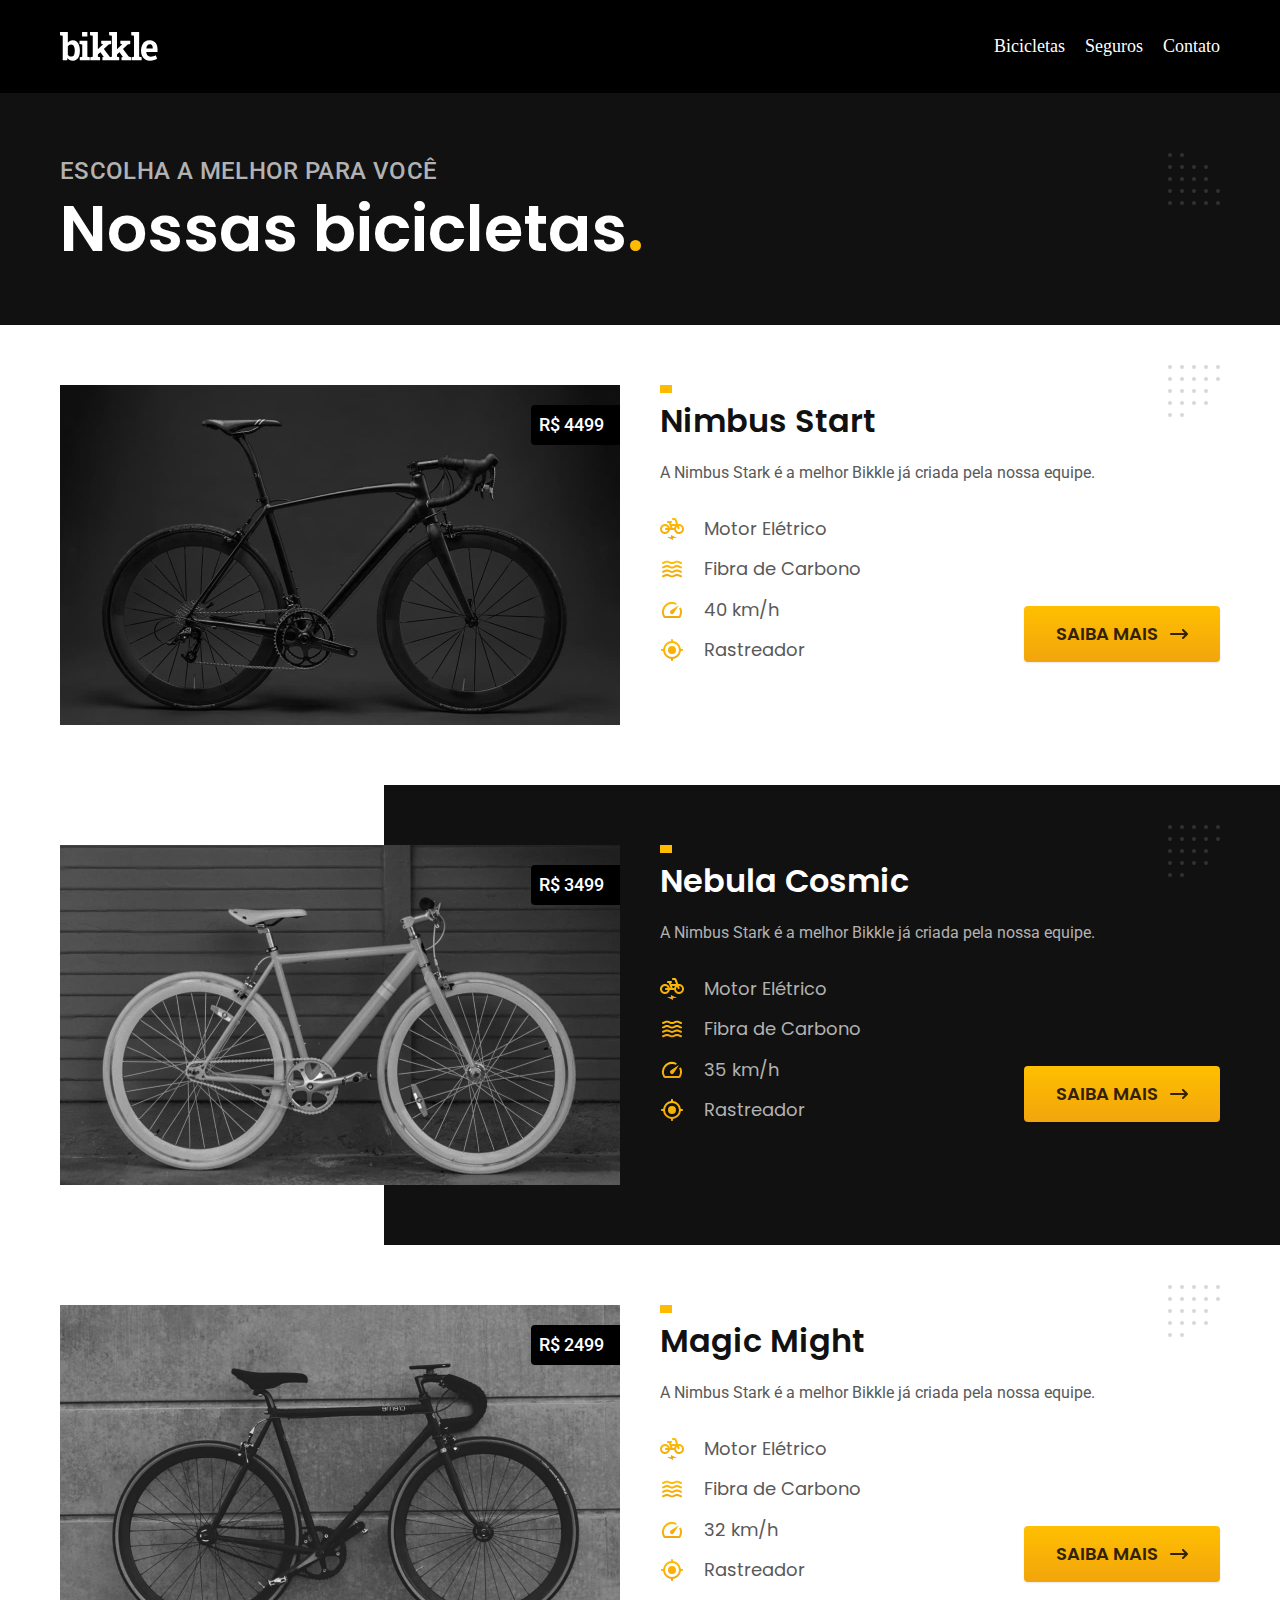
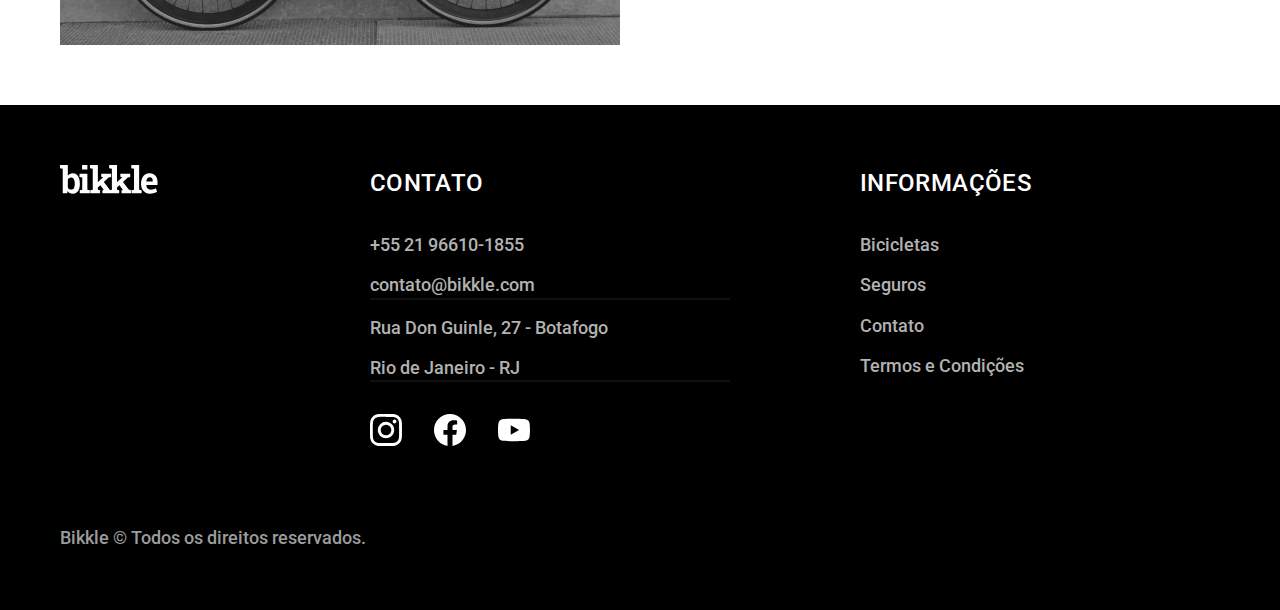
==== bicicletas.html @ f3add1d2 "initial commit" ====
<!DOCTYPE html>
<html lang="pt-BR">

<head>
  <meta charset="UTF-8">
  <meta name="viewport" content="width=device-width, initial-scale=1.0">
  <meta name="description" content="Bicicletas">
  <link rel="preload" href="./css/style.css" as="style">
  <link rel="stylesheet" href="./css/style.css">
  <link rel="preconnect" href="https://fonts.googleapis.com">
  <link rel="preconnect" href="https://fonts.gstatic.com" crossorigin>
  <link href="https://fonts.googleapis.com/css2?family=Poppins:wght@400;600&family=Roboto:wght@400;500&family=Merriweather:ital,wght@1,700&display=swap" rel="stylesheet">
  <title> Bicicletas | Bikkle</title>
</head>

<body id="bicicletas">
  <header class="header-bg">
    <div class="header container">
      <a href="./"><img src="./img/bikkle.svg" alt="Bikkle"></a>

      <nav aria-label="primaria">
        <ul class="header-menu c0">
          <li><a href="./bicicletas.html">Bicicletas</a></li>
          <li><a href="./seguros.html">Seguros</a></li>
          <li><a href="./contato.html">Contato</a></li>
        </ul>
      </nav>
    </div>
  </header>

  <main>
    <div class="titulo-bg">
      <div class="titulo container">
        <p class="font-2-l-b c5">Escolha a melhor para você</p>
        <h1 class="font-1-xxl c0">Nossas bicicletas<span class="p1">.</span></h1>
      </div>
    </div>

    <div>
      <div class="bicicletas container">
        <div class="bicicletas-img">
          <img src="./img/bicicletas/nimbus.jpg" alt="Bicicleta preta">
          <span class="font-2-m c0">R$ 4499</span>
        </div>
        <div class="bicicletas-conteudo">
          <h2 class="font-1-xl">Nimbus Start</h2>
          <p class="font-2-s c8">A Nimbus Stark é a melhor Bikkle já criada pela nossa equipe.</p>
          <ul class="font-1-m c8">
            <li><img src="./img/icones/eletrica.svg" alt="">
              Motor Elétrico
            </li>
            <li><img src="./img/icones/carbono.svg" alt="">
              Fibra de Carbono
            </li>
            <li><img src="./img/icones/velocidade.svg" alt="">
              40 km/h
            </li>
            <li><img src="./img/icones/rastreador.svg" alt="">
              Rastreador
            </li>
          </ul>
          <a class="btn seta" href="./bicicletas/nimbus.html">SAIBA MAIS</a>
        </div>
      </div>
    </div>

    <div class="bicicletas-bg">
      <div class="bicicletas container">
        <div class="bicicletas-img">
          <img src="./img/bicicletas/nebula.jpg" alt="Bicicleta preta">
          <span class="font-2-m c0">R$ 3499</span>
        </div>
        <div class="bicicletas-conteudo">
          <h2 class="font-1-xl c0">Nebula Cosmic</h2>
          <p class="font-2-s c5">A Nimbus Stark é a melhor Bikkle já criada pela nossa equipe.</p>
          <ul class="font-1-m c5">
            <li><img src="./img/icones/eletrica.svg" alt="">
              Motor Elétrico
            </li>
            <li><img src="./img/icones/carbono.svg" alt="">
              Fibra de Carbono
            </li>
            <li><img src="./img/icones/velocidade.svg" alt="">
              35 km/h
            </li>
            <li><img src="./img/icones/rastreador.svg" alt="">
              Rastreador
            </li>

          </ul>
          <a class="btn seta" href="./bicicletas/nebula.html">SAIBA MAIS</a>

        </div>
      </div>
    </div>

    <div>
      <div class="bicicletas container">
        <div class="bicicletas-img">
          <img src="./img/bicicletas/magic.jpg" alt="Bicicleta preta">
          <span class="font-2-m c0">R$ 2499</span>
        </div>
        <div class="bicicletas-conteudo">
          <h2 class="font-1-xl">Magic Might</h2>
          <p class="font-2-s c8">A Nimbus Stark é a melhor Bikkle já criada pela nossa equipe.</p>
          <ul class="font-1-m c8">
            <li><img src="./img/icones/eletrica.svg" alt="">
              Motor Elétrico
            </li>
            <li><img src="./img/icones/carbono.svg" alt="">
              Fibra de Carbono
            </li>
            <li><img src="./img/icones/velocidade.svg" alt="">
              32 km/h
            </li>
            <li><img src="./img/icones/rastreador.svg" alt="">
              Rastreador
            </li>
          </ul>
          <a class="btn seta" href="./bicicletas/magic.html">SAIBA MAIS</a>
        </div>
      </div>
    </div>

  </main>

  <footer class="footer-bg">
    <div class="footer container">
      <img src="./img/bikkle.svg" alt="Bikkle">
      <div class="footer-contato">
        <h3 class="font-2-l-b c0 ">Contato</h3>
        <ul class="font-2-m c5">
          <li><a href="tel:+5521966101855">+55 21 96610-1855</a></li>
          <li><a href="mailto:contato@bikkle.com">contato@bikkle.com</a></li>
          <li>Rua Don Guinle, 27 - Botafogo</li>
          <li>Rio de Janeiro - RJ</li>

        </ul>

        <div class="footer-redes">
          <a href="./">
            <img src="./img/redes/instagram.svg" alt="Instagram">
          </a>
          <a href="./">
            <img src="./img/redes/facebook.svg" alt="Facebook">
          </a>
          <a href="./">
            <img src="./img/redes/youtube.svg" alt="Youtube">
          </a>
        </div>
      </div>
      <div class="footer-informacoes">
        <h3 class="font-2-l-b c0 ">Informações</h3>
        <nav aria-label="secundaria">
          <ul class="font-2-m c5">
            <li><a href="./bicicletas.html">Bicicletas</a></li>
            <li><a href="./seguros.html">Seguros</a></li>
            <li><a href="./contato.html">Contato</a></li>
            <li><a href="./termos.html">Termos e Condições</a></li>
          </ul>
        </nav>
      </div>
      <p class=" footer-copy font-2-m c6">Bikkle © Todos os direitos reservados.</p>
    </div>

  </footer>

</body>

</html>
---- css/style.css ----
@import "./global/global.css";
@import "./utilidades/tipografia.css";
@import "./utilidades/cores.css";

@import "./global/header.css";
@import "./global/footer.css";

/* Utilidades */
@import "./utilidades/componentes.css";
@import "./utilidades/formulario.css";

/* Home */
@import "./home/introducao.css";

/* Bicicletas */
@import "./bibicletas/bicicletas-lista.css";
@import "./bibicletas/bibicletas.css";

/* Bicicleta */
@import "./bibicleta/bicicleta.css";
@import "./bibicleta/seguro.css";

/* Tecnologia */
@import "./home/tecnologia.css";

/* Parceiros */
@import "./home/parceiros.css";

/* Depoimento */
@import "./home/depoimento.css";

/* Seguros */
@import "./seguros/seguros.css";
@import "./seguros/vantagens.css";
@import "./seguros/perguntas.css";

/* Contato */
@import "./contato/contato.css";
@import "./contato/lojas.css";

/* Orcamento */
@import "./orcamento/orcamento.css";

/* Termos */
@import "./termos/termos.css";
---- css/style.css ----
@import "./global/global.css";
@import "./utilidades/tipografia.css";
@import "./utilidades/cores.css";

@import "./global/header.css";
@import "./global/footer.css";

/* Utilidades */
@import "./utilidades/componentes.css";
@import "./utilidades/formulario.css";

/* Home */
@import "./home/introducao.css";

/* Bicicletas */
@import "./bibicletas/bicicletas-lista.css";
@import "./bibicletas/bibicletas.css";

/* Bicicleta */
@import "./bibicleta/bicicleta.css";
@import "./bibicleta/seguro.css";

/* Tecnologia */
@import "./home/tecnologia.css";

/* Parceiros */
@import "./home/parceiros.css";

/* Depoimento */
@import "./home/depoimento.css";

/* Seguros */
@import "./seguros/seguros.css";
@import "./seguros/vantagens.css";
@import "./seguros/perguntas.css";

/* Contato */
@import "./contato/contato.css";
@import "./contato/lojas.css";

/* Orcamento */
@import "./orcamento/orcamento.css";

/* Termos */
@import "./termos/termos.css";
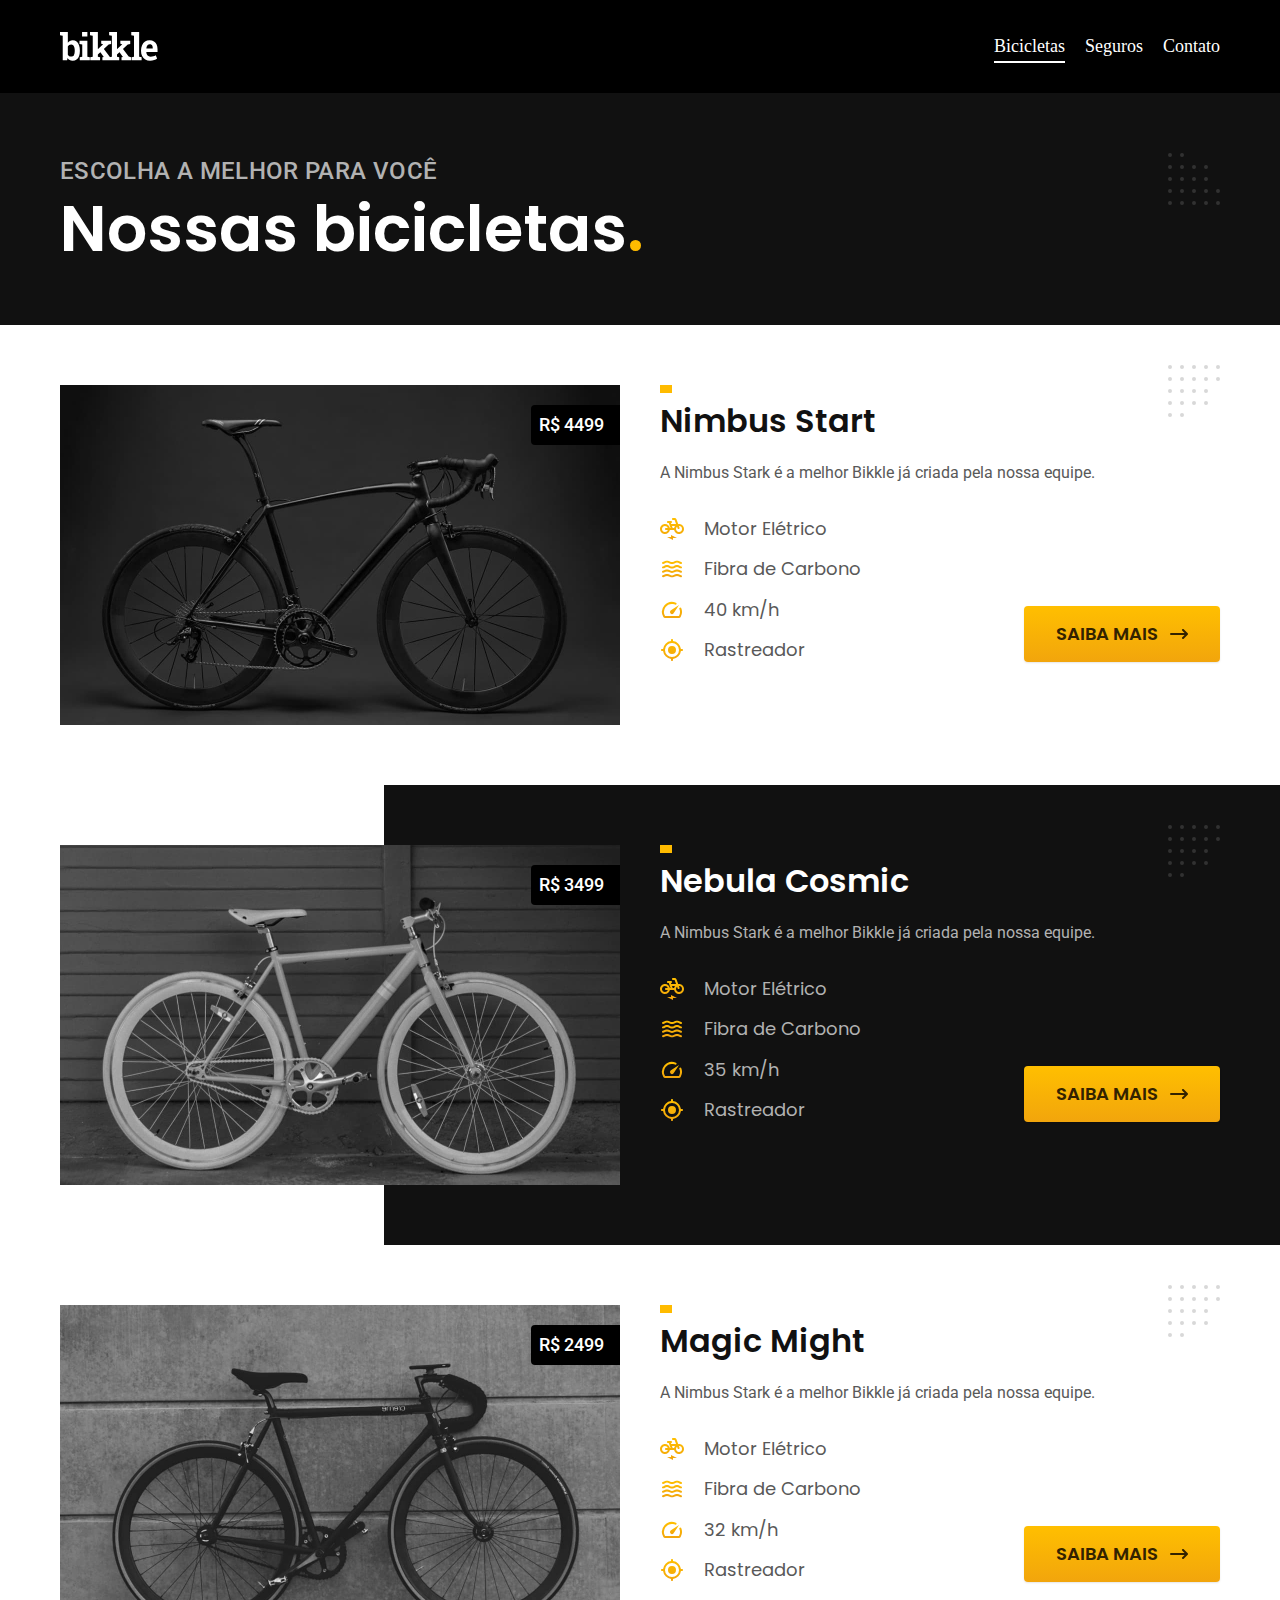
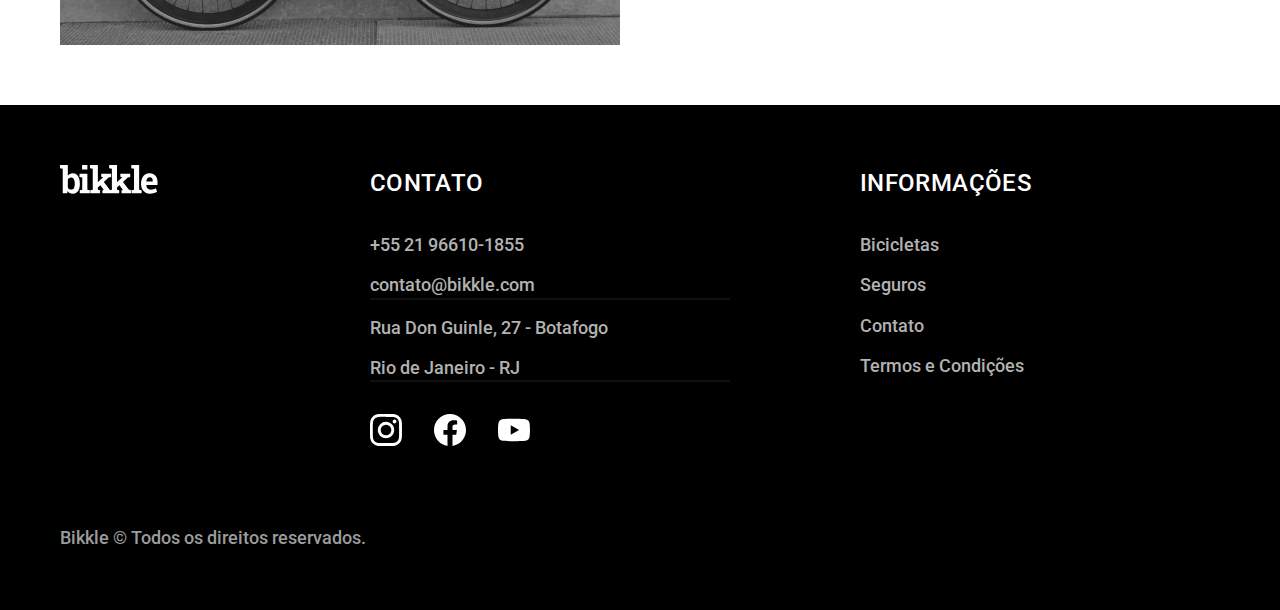
==== commit 48fe9960: "otimizações" ====
--- a/bicicletas.html
+++ b/bicicletas.html
@@ -5,12 +5,14 @@
   <meta charset="UTF-8">
   <meta name="viewport" content="width=device-width, initial-scale=1.0">
   <meta name="description" content="Bicicletas">
-  <link rel="preload" href="./css/style.css" as="style">
-  <link rel="stylesheet" href="./css/style.css">
+  <link rel="preload" href="./css/style.min.css" as="style">
+  <link rel="stylesheet" href="./css/style.min.css">
+  <link rel="icon" href="./favicon.svg" type="image/svg+xml">
   <link rel="preconnect" href="https://fonts.googleapis.com">
   <link rel="preconnect" href="https://fonts.gstatic.com" crossorigin>
   <link href="https://fonts.googleapis.com/css2?family=Poppins:wght@400;600&family=Roboto:wght@400;500&family=Merriweather:ital,wght@1,700&display=swap" rel="stylesheet">
   <title> Bicicletas | Bikkle</title>
+  <script>document.documentElement.classList.add('js')</script>
 </head>
 
 <body id="bicicletas">
@@ -37,7 +39,7 @@
     </div>
 
     <div>
-      <div class="bicicletas container">
+      <div class="bicicletas container fadeInRight" data-anime="300">
         <div class="bicicletas-img">
           <img src="./img/bicicletas/nimbus.jpg" alt="Bicicleta preta">
           <span class="font-2-m c0">R$ 4499</span>
@@ -65,7 +67,7 @@
     </div>
 
     <div class="bicicletas-bg">
-      <div class="bicicletas container">
+      <div class="bicicletas container fadeInLeft" data-anime="400">
         <div class="bicicletas-img">
           <img src="./img/bicicletas/nebula.jpg" alt="Bicicleta preta">
           <span class="font-2-m c0">R$ 3499</span>
@@ -95,7 +97,7 @@
     </div>
 
     <div>
-      <div class="bicicletas container">
+      <div class="bicicletas container fadeInRight" data-anime="500">
         <div class="bicicletas-img">
           <img src="./img/bicicletas/magic.jpg" alt="Bicicleta preta">
           <span class="font-2-m c0">R$ 2499</span>
@@ -165,6 +167,8 @@
 
   </footer>
 
+  <script src="./js/plugins/simple-anime.js"></script>
+  <script src="./js/script.js"></script>
 </body>
 
 </html>--- a/css/style.min.css
+++ b/css/style.min.css
@@ -0,0 +1 @@
+body{margin:0;font-family:Arial,Helvetica,sans-serif;color:#111}blockquote,dd,h1,h2,h3,h4,p,ul{margin:0}ul{padding:0;list-style:none}a{text-decoration:none;color:inherit}img{max-width:100%;display:block}img [src$=".jpg"]{border-radius:4px}.font-1-xs{font:400 0.75rem/1.35 Poppins,sans-serif}.font-2-xs{font:400 0.875rem/1.43 Roboto,sans-serif}.font-1-s{font:400 1rem/1.5 Poppins,sans-serif}.font-2-s{font:400 1rem/1.5 Roboto,sans-serif}.font-1-m,.font-1-m-b{font:400 1.125rem/1.35 Poppins,sans-serif}.font-1-m-b{font-weight:600}.font-2-m{font:500 1.125rem/1.35 Roboto,sans-serif}.font-1-l{font:400 1.5rem/1.5 Poppins,sans-serif}.font-2-l,.font-2-l-b{font:400 1.5rem/1.5 Roboto,sans-serif}.font-2-l-b{font-weight:500;letter-spacing:.015em;text-transform:uppercase}.font-1-xl{font:600 2rem/1.25 Poppins,sans-serif}.font-2-xl{font:500 2rem/1.25 Roboto,sans-serif}.font-1-xxl{font:600 4rem/1.125 Poppins,sans-serif}@media (max-width:1200px){.font-1-xxl{font-size:3rem}.font-2-l,.font-2-l-b{font-size:1.125rem}}@media (max-width:800px){.font-1-xxl{font-size:2rem}.font-1-xl,.font-2-xl{font-size:1.5rem}}:root{--c12:#000000;--c11:#111111;--c10:#2e2e2e;--c9:#404040;--c8:#595959;--c7:#717171;--c6:#9c9c9c;--c5:#b2b2b2;--c4:#cccccc;--c3:#dedede;--c2:#ededed;--c1:#f7f7f7;--c0:#ffffff;--p5:#332200;--p4:#664400;--p3:#a66f00;--p2:#e4a30b;--p1:#ffbb00}.c12{color:var(--c12)}.c11{color:var(--c11)}.c10{color:var(--c10)}.c9{color:var(--c9)}.c8{color:var(--c8)}.c7{color:var(--c7)}.c6{color:var(--c6)}.c5{color:var(--c5)}.c4{color:var(--c4)}.c3{color:var(--c3)}.c2{color:var(--c2)}.c1{color:var(--c1)}.c0{color:var(--c0)}.p5{color:var(--p5)}.p4{color:var(--p4)}.p3{color:var(--p3)}.p2{color:var(--p2)}.p1{color:var(--p1)}.js .fadeInDown{transform:translate3d(0,-20px,0)}.js .fadeInUp{transform:translate3d(0,20px,0)}.js .fadeInRight{transform:translate3d(20px,0,0)}.js .fadeInLeft{transform:translate3d(-20px,0,0)}.js [data-anime]{opacity:0}.js .anime{opacity:1;transform:none;transition:transform .8s,opacity .8s}.header-bg{background:var(--c12)}.header{display:flex;flex-wrap:wrap;justify-content:space-between;gap:20px;align-items:center;padding-top:20px;padding-bottom:20px}.header-menu{display:flex;gap:20px;flex-wrap:wrap}.header-menu a{padding:16px 0;display:inline-block;font-size:18px;position:relative;font-family:Poppings;font-weight:400}.header-menu a::after{content:"";display:block;height:2px;width:0;background:#fff;margin-top:4px;transition:.3s;position:absolute}.header-menu a.ativo::after,.header-menu a:hover::after{width:100%}@media (max-width:800px){.header-menu{gap:20px}.header-menu a{background:var(--c11);padding:12px 16px;border-radius:4px}.header-menu a::after{display:none}.header-menu a:hover{background:var(--c10)}}@media (max-width:500px){.header{justify-content:center}.header-menu{justify-content:center;align-items:center}.header-menu a{padding:8px 12px;font-size:14px}}.footer-bg{background:var(--c12)}.footer{display:grid;grid-template-columns:3fr 5fr 4fr;gap:40px;padding-top:60px;padding-bottom:60px}.footer h3{margin-bottom:32px}.footer-contato ul{margin-bottom:32px}.footer-contato li:nth-child(2n):after{content:"";display:block;width:360px;height:2px;background:var(--c11)}.footer li{margin-bottom:16px}.footer a:hover{color:var(--c0)}.footer-redes{display:flex;gap:32px}.footer-copy{margin-top:40px;grid-column:1/-1}@media (max-width:800px){.footer>img{display:none}.footer{grid-template-columns:1fr 1fr}}@media (max-width:600px){.footer{grid-template-columns:1fr;gap:60px}.footer-copy{margin-top:0}.footer-contato li:nth-child(2n):after{width:280px}}.container{box-sizing:border-box;max-width:1200px;padding-left:20px;padding-right:20px;margin-left:auto;margin-right:auto}.btn{display:inline-block;padding:16px 32px;font-size:18px;line-height:1.33;background:linear-gradient(#ffbf00,#f2a50c);border-radius:4px;box-shadow:0 1px 2px rgba(0,0,0,.1);color:#320;text-transform:uppercase;font-family:Poppins;font-weight:600;max-width:max-content;border:none;cursor:pointer}.btn:hover{background:linear-gradient(#ffb60d,#e59317)}.btn.secundario{background:var(--c10);color:var(--c2)}.btn.secundario:hover{background:var(--c9)}.btn.seta{display:flex;align-items:center}.btn.seta::after{content:"";display:inline-block;width:18px;height:10px;margin-left:12px;background:url("../img/icones/seta.svg");transition:transform .3s}.btn.seta:hover::after{transform:translateX(4px)}.link{display:inline-block;color:var(--p1);font:500 1.5rem/1.5 Poppins,sans-serif;text-transform:uppercase}.link::after{content:"";display:block;width:100%;height:4px;background:currentColor}.link:hover{color:var(--c0)}@media (max-width:600px){.btn{padding:12px 16px;font-size:16px}}.titulo-bg{padding-top:60px;padding-bottom:60px;background:var(--c11)}.titulo{background:url('../img/dec/top-right.svg') no-repeat top right 20px}.titulo p{margin-bottom:4px}@media (max-width:800px){.titulo-bg{padding-top:40px;padding-bottom:40px}.titulo p{font-size:1rem;font-weight:400}}.form{display:grid;grid-template-columns:1fr 1fr;gap:20px}.form label{display:block;font:600 1rem/1.5 Poppins,sans-serif;margin-bottom:4px}.form input[type=email],.form input[type=text],.form textarea{font:400 1rem/1.5 Roboto,sans-serif;background:var(--c1);border:1px solid var(--c2);padding:12px;border-radius:4px;width:100%;box-sizing:border-box}.form .col-2{grid-column:span 2}.form input[type=email]:focus,.form input[type=text]:focus,.form textarea:focus{outline:0;border-color:var(--p1);background:var(--c0);box-shadow:0 0 0 2px #fea}@media (max-width:600px){.form{grid-template-columns:1fr}.form .col-2{grid-column:1}}.introducao-bg{background:var(--c12) url("../img/dec/bottom-left.svg") no-repeat bottom 160px left 20px;color:var(--c0);box-shadow:inset 0 -120px var(--c0)}.introducao{display:grid;grid-template-columns:1fr 1fr;gap:0 40px}.introducao img{width:100%;height:100%;object-fit:cover;border-radius:4px}.introducao h1{margin-bottom:32px}.introducao p{margin-bottom:20px}.introducao-conteudo{align-self:end;padding-bottom:200px}@media (max-width:1200px){.introducao h1{font-size:48px}.introducao p{font-size:18px}}@media (max-width:800px){.introducao-bg{background:var(--c11);padding-top:40px;box-shadow:inset 0 -60px var(--c0)}.introducao{grid-template-columns:1fr;gap:32px}.introducao h1{font-size:32px;margin-top:16px}.introducao img{height:300px;width:100%}.introducao-conteudo{padding-bottom:0}}.bicicletas-lista{padding-top:60px;padding-bottom:120px}.bicicletas-lista h2{padding:40px}.bicicletas-lista ul{display:flex;gap:40px;padding:0 20px 20px 20px;max-width:1400px;margin-left:auto;margin-right:auto;overflow-x:auto}.bicicletas-lista li{min-width:280px}.bicicletas-lista a{display:block}.bicicletas-lista img{margin-bottom:16px}.bicicletas-lista h3{margin-bottom:8px;display:flex;align-items:center}.bicicletas-lista h3::before{content:"";background-color:var(--p1);height:8px;width:12px;display:inline-block;margin-right:8px;transition:width .3s}.bicicletas-lista a:hover h3::before{width:24px}.bicicletas-lista li span{padding-left:20px}@media (max-width:800px){.bicicletas-lista{padding-bottom:60px}.bicicletas-lista ul{gap:20px}}.bicicletas-bg{background:linear-gradient(to right,var(--c0) 30%,var(--c11) 0)}.bicicletas{display:grid;grid-template-columns:1fr 1fr;gap:40px;padding-top:60px;padding-bottom:60px;background:url('../img/dec/bottom-right.svg') no-repeat top 40px right 20px}.bicicletas li{display:flex;align-items:center}.bicicletas-img{display:grid}.bicicletas-img img{grid-area:1/1}.bicicletas-img span{background:var(--c12);display:inline-flex;padding:8px 16px 8px 8px;grid-area:1/1;place-self:start end;margin-top:20px;border-radius:4px 0 0 4px}.bicicletas-conteudo{display:grid;grid-template-columns:1fr auto;align-content:start}.bicicletas-conteudo h2,.bicicletas-conteudo p{grid-column:1/-1}.bicicletas-conteudo h2{margin-bottom:20px}.bicicletas-conteudo h2::before{content:"";display:block;width:12px;height:8px;background:var(--p1);margin-bottom:8px}.bicicletas-conteudo p{margin-bottom:32px}.bicicletas-conteudo a{place-self:end}.bicicletas-conteudo img{width:24px;margin-right:20px}.bicicletas-conteudo ul{display:grid;gap:16px}@media (max-width:800px){.bicicletas{grid-template-columns:1fr;gap:20px;padding-top:40px;padding-bottom:40px}.bicicletas-bg{background:var(--c11)}}@media (max-width:600px){.bicicletas ul{margin-bottom:32px}.bicicletas-conteudo{grid-template-columns:1fr}.bicicletas-conteudo a{place-self:start}.bicicletas-conteudo ul{grid-template-columns:1fr 1fr}}.bicicleta{display:grid;grid-template-columns:1fr 1fr;align-items:start;gap:40px;padding-top:60px;padding-bottom:60px}.bicicleta-img{display:flex;flex-wrap:wrap;gap:20px}.bicicleta-img img{flex:1;min-width:200px}.bicicleta-img img:first-child{flex:1;min-width:100%}.bicicleta-comprar{display:grid;grid-template-columns:max-content auto;align-items:center;justify-items:start;gap:8px 12px;margin-bottom:40px}.bicicleta-comprar a{grid-row:span 2}.bicicleta-comprar span{display:flex;align-items:center;background:var(--c12);gap:8px;padding:4px 8px;border-radius:4px}.bicicleta-conteudo h2{text-transform:uppercase;letter-spacing:.015em;margin-bottom:12px}.bicicleta-conteudo>p{margin-bottom:32px}.bicicleta-ficha,.bicicleta-informacoes{padding:32px;background:var(--c12);border-radius:4px}.bicicleta-informacoes{margin-bottom:40px;display:grid;grid-template-columns:1fr 1fr;gap:32px}.bicicleta-informacoes img{width:24px;margin-bottom:8px}.bicicleta-informacoes h3{margin-bottom:8px}.bicicleta-ficha li{padding:4px 0;display:flex;justify-content:space-between;border-bottom:1px solid var(--c11)}.bicicleta-ficha li:last-child{border-bottom:none}.bicicleta-ficha span{color:var(--c6)}@media (max-width:800px){.bicicleta{grid-template-columns:1fr;padding-top:40px;padding-bottom:40px}.bicicleta-img{grid-row:2}}@media (max-width:800px){.bicicleta-informacoes{grid-template-columns:1fr}.bicicleta-comprar{grid-template-columns:1fr}}.seguro-bg{background-color:var(--c11);box-shadow:inset 0 60px var(--c0),inset 0 -60px var(--c12)}.seguro{display:grid;grid-template-columns:1fr 1fr;gap:40px}.seguro-img img{width:100%;height:100%;object-fit:cover}.seguro-conteudo{padding-top:120px;padding-bottom:120px}.seguro-conteudo h2{margin-bottom:32px}.seguro-conteudo p{margin-bottom:20px}@media (max-width:800px){.seguro{grid-template-columns:1fr}.seguro-conteudo{grid-row:1;padding-top:40px;padding-bottom:0}.seguro-bg{background-color:var(--c11);box-shadow:inset 0 -60px var(--c12)}}.tecnologia-bg{background:var(--c11);box-shadow:inset 0 80px var(--c0),inset 0 -80px var(--c0)}.tecnologia{display:grid;grid-template-columns:1fr 1fr;gap:40px}.tecnologia-conteudo{padding-top:160px;padding-bottom:160px}.tecnologia-conteudo>span{display:block;margin-bottom:20px}.tecnologia-conteudo h2{margin-bottom:32px}.tecnologia-conteudo>p{margin-bottom:20px}.tecnologia-conteudo a{margin-bottom:80px}.tecnologia-img img{width:100%;height:100%;object-fit:cover;object-position:left}.tecnologia-vantagens{display:flex;gap:40px}.tecnologia-vantagens h3{margin-bottom:8px}.tecnologia-vantagens h3{margin-bottom:8px;width:max-content}.tecnologia-vantagens img{width:24px;margin-bottom:8px}@media (max-width:800px){.tecnologia-bg{box-shadow:initial}.tecnologia{grid-template-columns:1fr}.tecnologia-img{display:none}.tecnologia-conteudo{padding-top:60px;padding-bottom:60px}.tecnologia a{margin-bottom:60px}}@media (max-width:600px){.tecnologia-vantagens{flex-direction:column}}.parceiros{padding-top:60px;padding-bottom:120px}.parceiros h2{margin-bottom:60px}.parceiros ul{padding:0 20px;max-width:1400px;margin:0 auto;display:grid;grid-template-columns:repeat(4,1fr)}.parceiros li{display:flex;padding:32px;border-left:2px solid var(--c2)}.parceiros li:nth-child(n+5){border-top:2px solid var(--c2)}.parceiros li:first-child,.parceiros li:nth-child(5){border-left:none}.parceiros img{margin:auto}@media (max-width:800px){.parceiros{padding-bottom:60px}.parceiros h2{margin-bottom:20px}.parceiros ul{grid-template-columns:repeat(2,1fr)}.parceiros li{padding:20px}.parceiros li:nth-child(n+3){border-top:2px solid var(--c2)}.parceiros li:nth-child(odd){border-left:none}}.depoimento{display:grid;grid-template-columns:1fr 1fr;background:var(--p1);position:relative;overflow:hidden}.depoimento img{width:100%;height:100%;object-fit:cover;border-radius:0}.depoimento-conteudo{padding:40px 40px 80px 80px;align-self:end;background:url("../img/dec/bottom-right-p.svg") no-repeat bottom 40px right 40px}.depoimento-conteudo p{font-family:Merriweather,serif;font-style:italic;font-weight:900;margin-bottom:32px;max-width:32ch;position:relative}.depoimento p::after,.depoimento p::before{font-size:5rem;color:var(--p2);position:absolute}.depoimento p::before{content:"“";left:-48px;top:-30px}.depoimento p::after{content:"”"}@media (min-width:1200px){.depoimento img{max-height:550px}}@media (max-width:800px){.depoimento{grid-template-columns:1fr;text-align:center}.depoimento img{max-height:200px}.depoimento-conteudo{padding:40px 20px;justify-self:center}}@media (max-width:500px){.depoimento p::after,.depoimento p::before{font-size:3rem}.depoimento p::before{left:-22px;top:-10px}}.seguros-bg{background:var(--c11)}.seguros{padding-top:60px;padding-bottom:60px;display:grid;grid-template-columns:1fr 1fr;gap:40px;align-items:center}#seguros .seguros{padding-top:0}.seguros h2{grid-column:1/-1}.seguros-item{background:var(--c12);padding:32px 32px 32px 60px;display:grid;grid-template-columns:1fr auto;border-radius:4px}.seguros-item h3{margin-bottom:40px}.seguros-item span{grid-column:2;display:block;text-align:right}.seguros-item ul{grid-column:1/-1;margin-bottom:32px}.seguros-item li{display:flex;align-items:center;position:relative}.seguros-item li::before{content:"";display:inline-block;width:13px;height:9px;background-image:url("../img/icones/lista.svg");position:absolute;left:-21px}.seguros-item li+li{margin-top:20px}.seguros-item a{grid-column:1/-1}@media (max-width:800px){.seguros{grid-template-columns:1fr}}.vantagens-bg{background:var(--c12)}.vantagens{padding-top:120px;padding-bottom:120px}.vantagens h2{margin-bottom:60px}.vantagens ul{display:grid;grid-template-columns:repeat(auto-fit,minmax(280px,max-content));gap:40px 80px}.vantagens h3,.vantagens img{margin-bottom:8px}@media (max-width:800px){.vantagens{padding-bottom:60px;padding-bottom:60px}.vantagens h2{margin-bottom:40px}.vantagens ul{gap:20px}}.perguntas{padding-top:120px;padding-bottom:120px}.perguntas h2{margin-bottom:60px}.perguntas dl>div{padding:20px;border-radius:4px}.perguntas dl>div:nth-child(odd){background-color:var(--c1)}.perguntas button{display:grid;grid-template-columns:auto 1fr auto;align-items:center;gap:8px;cursor:pointer;border:none;background:0 0;width:100%;text-align:left}.perguntas button::before{content:"";display:inline-block;width:12px;height:8px;background-color:var(--p1)}.perguntas button::after{content:"";display:inline-block;width:14px;height:6px;background:url("../img/icones/seta-abrir.svg");transition:.3s}.perguntas button:hover:after,.perguntas button[aria-expanded=true]::after{transform:rotate(180deg)}.js .perguntas dd{display:none}.js .perguntas dd.ativa{display:block}.perguntas dd{padding-left:20px;padding-top:16px;max-width:80ch}@media (max-width:800px){.perguntas{padding-top:60px;padding-bottom:60px}.perguntas h2{margin-bottom:40px}}#contato{background:linear-gradient(var(--c11) 550px,var(--c1) 0)}.contato{display:grid;grid-template-columns:5fr 7fr}.contato-dados,.contato-formulario{padding:60px;box-shadow:0 1px 2px rgba(0,0,0,.1)}.contato-dados{background:var(--c12) url('../img/dec/bottom-left.svg') no-repeat bottom 20px left 20px;border-radius:4px 0 0 4px}.contato-formulario{background:var(--c0) url('../img/dec/bottom-right-p.svg') no-repeat bottom 20px right 20px;border-radius:0 4px 4px 0}.contato-dados h2{margin-bottom:60px}.contato-endereco{margin-bottom:32px;background:url("../img/icones/local.svg") no-repeat 0 2px;padding-left:28px}.contato-endereco p{margin-bottom:8px}.contato-meios a{display:block;max-width:max-content;margin-bottom:8px;padding-left:28px}.contato-meios a:hover{color:var(--c0)}.contato-meios a:nth-child(2){margin-bottom:32px}.contato-meios a:nth-child(3){background:url("../img/icones/telefone.svg") no-repeat;margin-bottom:60px}.contato-meios a:first-child{background:url("../img/icones/email.svg") no-repeat 0 2px}.contato-redes{display:flex;gap:32px;padding-left:28px}@media (max-width:800px){.contato{grid-template-columns:1fr}.contato-dados,.contato-formulario{padding:20px}.contato-dados{border-radius:4px 4px 0 0;background:var(--c12)}.contato-formulario{border-radius:0 0 4px 4px}.contato-dados h2,.contato-meios a:nth-child(3){margin-bottom:32px}.contato-redes{margin-bottom:12px}}.lojas{display:grid;grid-template-columns:1fr 1fr;gap:0 40px;padding-top:120px;padding-bottom:120px}.lojas h2{grid-column:1/-1;margin-bottom:60px}.lojas img{border-radius:4px 4px 0 0}.lojas-item{border-radius:4px;background:var(--c0);box-shadow:0 1px 2px rgba(0,0,0,.1)}.lojas-conteudo{display:grid;grid-template-columns:1fr 1fr;gap:32px 16px;padding:32px}.lojas-conteudo h3,.lojas-tempo{grid-column:1/-1}.lojas-dados{display:grid;gap:8px;border-left:2px solid var(--c2);padding-left:12px}.lojas-tempo{display:flex;align-items:center;gap:8px}@media (max-width:800px){.lojas{gap:20px;padding-top:60px;padding-bottom:60px}.lojas h2{margin-bottom:32px}.lojas-conteudo{grid-template-columns:1fr}}@media (max-width:600px){.lojas{grid-template-columns:1fr}}#orcamento{background:linear-gradient(var(--c11) 600px,var(--c1) 0)}.orcamento{display:grid;grid-template-columns:5fr 7fr;padding-bottom:120px}.orcamento h2{text-transform:uppercase;position:relative;display:flex;align-items:center}.orcamento h2::before{content:"";display:inline-block;width:4px;height:8px;background-color:var(--p1);position:absolute;left:-12px}.orcamento-conteudo h2,.orcamento-dados h2:nth-of-type(n+2){margin-top:20px}.orcamento-dados,.orcamento-produto{padding:60px;box-shadow:0 1px 2px rgba(0,0,0,.1)}.orcamento-conteudo{display:none}.orcamento-produto{border-radius:4px 0 0 4px;background:var(--c12) url("../img/dec/bottom-left.svg") no-repeat bottom 20px left 20px;display:grid;grid-template-columns:1fr 1fr;align-content:start;gap:20px}.orcamento-produto>*{grid-column:1/-1}.orcamento-produto>label{grid-column:initial}.orcamento-produto label{font:400 1rem/1.5 Poppins,sans-serif;cursor:pointer;color:var(--c4);background:var(--c10);display:grid;grid-template-columns:auto 1fr auto;align-items:center;padding:12px 16px;border-radius:4px;border:1px solid var(--c10)}.orcamento-produto label span{display:none}.orcamento-produto label:hover{background-color:var(--c9);border-color:var(--c9)}.orcamento-produto input:focus+label{box-shadow:0 0 0 2px var(--p1);border-color:var(--c4)}.orcamento-produto input:checked+label span{display:inline-block}.orcamento-produto label::before{content:"";display:inline-block;box-sizing:border-box;width:12px;height:12px;border:1px solid var(--c6);border-radius:50%;margin-right:8px;transition:.5s}.orcamento-produto input:checked+label::before{border-color:var(--c7);box-shadow:inset 0 0 0 3px var(--c0),inset 0 0 0 6px var(--c7)}.orcamento-produto input{opacity:0;position:absolute;pointer-events:none}.orcamento-produto input:checked+label{background:var(--c0);color:var(--c11)}.orcamento-dados{border-radius:0 4px 4px 0;background:var(--c0) url("../img/dec/bottom-right-p.svg") no-repeat bottom 20px right 20px}#bikkle:checked~#orcamento-bikkle,#seguro:checked~#orcamento-seguro{display:grid;gap:20px}.orcamento-detalhes{display:none;background:var(--c0);padding:20px;border-radius:4px;align-items:center}.orcamento-detalhes li{display:flex;align-items:center;margin-bottom:8px}.orcamento-detalhes li img{width:16px;margin-right:8px}.orcamento-detalhes img{border-radius:4px}.orcamento-produto input:checked+label+.orcamento-detalhes{display:grid;grid-template-columns:1fr 1fr}@media (max-width:1200px){.orcamento-dados,.orcamento-produto{padding:32px}}@media (max-width:800px){.orcamento{grid-template-columns:1fr}.orcamento-dados{border-radius:0 0 5px 5px}.orcamento-produto{border-radius:5px 5px 0 0;background:var(--c12)}}@media (max-width:400px){.orcamento-produto{grid-template-columns:1fr}}.termos{padding-top:80px;padding-bottom:80px}.termos h2{font-weight:600;margin-bottom:20px}.termos p+h2{margin-top:40px}.termos p{margin-bottom:24px;max-width:75ch}.termos span{color:var(--c8)}--- a/css/style.min.css
+++ b/css/style.min.css
@@ -0,0 +1 @@
+body{margin:0;font-family:Arial,Helvetica,sans-serif;color:#111}blockquote,dd,h1,h2,h3,h4,p,ul{margin:0}ul{padding:0;list-style:none}a{text-decoration:none;color:inherit}img{max-width:100%;display:block}img [src$=".jpg"]{border-radius:4px}.font-1-xs{font:400 0.75rem/1.35 Poppins,sans-serif}.font-2-xs{font:400 0.875rem/1.43 Roboto,sans-serif}.font-1-s{font:400 1rem/1.5 Poppins,sans-serif}.font-2-s{font:400 1rem/1.5 Roboto,sans-serif}.font-1-m,.font-1-m-b{font:400 1.125rem/1.35 Poppins,sans-serif}.font-1-m-b{font-weight:600}.font-2-m{font:500 1.125rem/1.35 Roboto,sans-serif}.font-1-l{font:400 1.5rem/1.5 Poppins,sans-serif}.font-2-l,.font-2-l-b{font:400 1.5rem/1.5 Roboto,sans-serif}.font-2-l-b{font-weight:500;letter-spacing:.015em;text-transform:uppercase}.font-1-xl{font:600 2rem/1.25 Poppins,sans-serif}.font-2-xl{font:500 2rem/1.25 Roboto,sans-serif}.font-1-xxl{font:600 4rem/1.125 Poppins,sans-serif}@media (max-width:1200px){.font-1-xxl{font-size:3rem}.font-2-l,.font-2-l-b{font-size:1.125rem}}@media (max-width:800px){.font-1-xxl{font-size:2rem}.font-1-xl,.font-2-xl{font-size:1.5rem}}:root{--c12:#000000;--c11:#111111;--c10:#2e2e2e;--c9:#404040;--c8:#595959;--c7:#717171;--c6:#9c9c9c;--c5:#b2b2b2;--c4:#cccccc;--c3:#dedede;--c2:#ededed;--c1:#f7f7f7;--c0:#ffffff;--p5:#332200;--p4:#664400;--p3:#a66f00;--p2:#e4a30b;--p1:#ffbb00}.c12{color:var(--c12)}.c11{color:var(--c11)}.c10{color:var(--c10)}.c9{color:var(--c9)}.c8{color:var(--c8)}.c7{color:var(--c7)}.c6{color:var(--c6)}.c5{color:var(--c5)}.c4{color:var(--c4)}.c3{color:var(--c3)}.c2{color:var(--c2)}.c1{color:var(--c1)}.c0{color:var(--c0)}.p5{color:var(--p5)}.p4{color:var(--p4)}.p3{color:var(--p3)}.p2{color:var(--p2)}.p1{color:var(--p1)}.js .fadeInDown{transform:translate3d(0,-20px,0)}.js .fadeInUp{transform:translate3d(0,20px,0)}.js .fadeInRight{transform:translate3d(20px,0,0)}.js .fadeInLeft{transform:translate3d(-20px,0,0)}.js [data-anime]{opacity:0}.js .anime{opacity:1;transform:none;transition:transform .8s,opacity .8s}.header-bg{background:var(--c12)}.header{display:flex;flex-wrap:wrap;justify-content:space-between;gap:20px;align-items:center;padding-top:20px;padding-bottom:20px}.header-menu{display:flex;gap:20px;flex-wrap:wrap}.header-menu a{padding:16px 0;display:inline-block;font-size:18px;position:relative;font-family:Poppings;font-weight:400}.header-menu a::after{content:"";display:block;height:2px;width:0;background:#fff;margin-top:4px;transition:.3s;position:absolute}.header-menu a.ativo::after,.header-menu a:hover::after{width:100%}@media (max-width:800px){.header-menu{gap:20px}.header-menu a{background:var(--c11);padding:12px 16px;border-radius:4px}.header-menu a::after{display:none}.header-menu a:hover{background:var(--c10)}}@media (max-width:500px){.header{justify-content:center}.header-menu{justify-content:center;align-items:center}.header-menu a{padding:8px 12px;font-size:14px}}.footer-bg{background:var(--c12)}.footer{display:grid;grid-template-columns:3fr 5fr 4fr;gap:40px;padding-top:60px;padding-bottom:60px}.footer h3{margin-bottom:32px}.footer-contato ul{margin-bottom:32px}.footer-contato li:nth-child(2n):after{content:"";display:block;width:360px;height:2px;background:var(--c11)}.footer li{margin-bottom:16px}.footer a:hover{color:var(--c0)}.footer-redes{display:flex;gap:32px}.footer-copy{margin-top:40px;grid-column:1/-1}@media (max-width:800px){.footer>img{display:none}.footer{grid-template-columns:1fr 1fr}}@media (max-width:600px){.footer{grid-template-columns:1fr;gap:60px}.footer-copy{margin-top:0}.footer-contato li:nth-child(2n):after{width:280px}}.container{box-sizing:border-box;max-width:1200px;padding-left:20px;padding-right:20px;margin-left:auto;margin-right:auto}.btn{display:inline-block;padding:16px 32px;font-size:18px;line-height:1.33;background:linear-gradient(#ffbf00,#f2a50c);border-radius:4px;box-shadow:0 1px 2px rgba(0,0,0,.1);color:#320;text-transform:uppercase;font-family:Poppins;font-weight:600;max-width:max-content;border:none;cursor:pointer}.btn:hover{background:linear-gradient(#ffb60d,#e59317)}.btn.secundario{background:var(--c10);color:var(--c2)}.btn.secundario:hover{background:var(--c9)}.btn.seta{display:flex;align-items:center}.btn.seta::after{content:"";display:inline-block;width:18px;height:10px;margin-left:12px;background:url("../img/icones/seta.svg");transition:transform .3s}.btn.seta:hover::after{transform:translateX(4px)}.link{display:inline-block;color:var(--p1);font:500 1.5rem/1.5 Poppins,sans-serif;text-transform:uppercase}.link::after{content:"";display:block;width:100%;height:4px;background:currentColor}.link:hover{color:var(--c0)}@media (max-width:600px){.btn{padding:12px 16px;font-size:16px}}.titulo-bg{padding-top:60px;padding-bottom:60px;background:var(--c11)}.titulo{background:url('../img/dec/top-right.svg') no-repeat top right 20px}.titulo p{margin-bottom:4px}@media (max-width:800px){.titulo-bg{padding-top:40px;padding-bottom:40px}.titulo p{font-size:1rem;font-weight:400}}.form{display:grid;grid-template-columns:1fr 1fr;gap:20px}.form label{display:block;font:600 1rem/1.5 Poppins,sans-serif;margin-bottom:4px}.form input[type=email],.form input[type=text],.form textarea{font:400 1rem/1.5 Roboto,sans-serif;background:var(--c1);border:1px solid var(--c2);padding:12px;border-radius:4px;width:100%;box-sizing:border-box}.form .col-2{grid-column:span 2}.form input[type=email]:focus,.form input[type=text]:focus,.form textarea:focus{outline:0;border-color:var(--p1);background:var(--c0);box-shadow:0 0 0 2px #fea}@media (max-width:600px){.form{grid-template-columns:1fr}.form .col-2{grid-column:1}}.introducao-bg{background:var(--c12) url("../img/dec/bottom-left.svg") no-repeat bottom 160px left 20px;color:var(--c0);box-shadow:inset 0 -120px var(--c0)}.introducao{display:grid;grid-template-columns:1fr 1fr;gap:0 40px}.introducao img{width:100%;height:100%;object-fit:cover;border-radius:4px}.introducao h1{margin-bottom:32px}.introducao p{margin-bottom:20px}.introducao-conteudo{align-self:end;padding-bottom:200px}@media (max-width:1200px){.introducao h1{font-size:48px}.introducao p{font-size:18px}}@media (max-width:800px){.introducao-bg{background:var(--c11);padding-top:40px;box-shadow:inset 0 -60px var(--c0)}.introducao{grid-template-columns:1fr;gap:32px}.introducao h1{font-size:32px;margin-top:16px}.introducao img{height:300px;width:100%}.introducao-conteudo{padding-bottom:0}}.bicicletas-lista{padding-top:60px;padding-bottom:120px}.bicicletas-lista h2{padding:40px}.bicicletas-lista ul{display:flex;gap:40px;padding:0 20px 20px 20px;max-width:1400px;margin-left:auto;margin-right:auto;overflow-x:auto}.bicicletas-lista li{min-width:280px}.bicicletas-lista a{display:block}.bicicletas-lista img{margin-bottom:16px}.bicicletas-lista h3{margin-bottom:8px;display:flex;align-items:center}.bicicletas-lista h3::before{content:"";background-color:var(--p1);height:8px;width:12px;display:inline-block;margin-right:8px;transition:width .3s}.bicicletas-lista a:hover h3::before{width:24px}.bicicletas-lista li span{padding-left:20px}@media (max-width:800px){.bicicletas-lista{padding-bottom:60px}.bicicletas-lista ul{gap:20px}}.bicicletas-bg{background:linear-gradient(to right,var(--c0) 30%,var(--c11) 0)}.bicicletas{display:grid;grid-template-columns:1fr 1fr;gap:40px;padding-top:60px;padding-bottom:60px;background:url('../img/dec/bottom-right.svg') no-repeat top 40px right 20px}.bicicletas li{display:flex;align-items:center}.bicicletas-img{display:grid}.bicicletas-img img{grid-area:1/1}.bicicletas-img span{background:var(--c12);display:inline-flex;padding:8px 16px 8px 8px;grid-area:1/1;place-self:start end;margin-top:20px;border-radius:4px 0 0 4px}.bicicletas-conteudo{display:grid;grid-template-columns:1fr auto;align-content:start}.bicicletas-conteudo h2,.bicicletas-conteudo p{grid-column:1/-1}.bicicletas-conteudo h2{margin-bottom:20px}.bicicletas-conteudo h2::before{content:"";display:block;width:12px;height:8px;background:var(--p1);margin-bottom:8px}.bicicletas-conteudo p{margin-bottom:32px}.bicicletas-conteudo a{place-self:end}.bicicletas-conteudo img{width:24px;margin-right:20px}.bicicletas-conteudo ul{display:grid;gap:16px}@media (max-width:800px){.bicicletas{grid-template-columns:1fr;gap:20px;padding-top:40px;padding-bottom:40px}.bicicletas-bg{background:var(--c11)}}@media (max-width:600px){.bicicletas ul{margin-bottom:32px}.bicicletas-conteudo{grid-template-columns:1fr}.bicicletas-conteudo a{place-self:start}.bicicletas-conteudo ul{grid-template-columns:1fr 1fr}}.bicicleta{display:grid;grid-template-columns:1fr 1fr;align-items:start;gap:40px;padding-top:60px;padding-bottom:60px}.bicicleta-img{display:flex;flex-wrap:wrap;gap:20px}.bicicleta-img img{flex:1;min-width:200px}.bicicleta-img img:first-child{flex:1;min-width:100%}.bicicleta-comprar{display:grid;grid-template-columns:max-content auto;align-items:center;justify-items:start;gap:8px 12px;margin-bottom:40px}.bicicleta-comprar a{grid-row:span 2}.bicicleta-comprar span{display:flex;align-items:center;background:var(--c12);gap:8px;padding:4px 8px;border-radius:4px}.bicicleta-conteudo h2{text-transform:uppercase;letter-spacing:.015em;margin-bottom:12px}.bicicleta-conteudo>p{margin-bottom:32px}.bicicleta-ficha,.bicicleta-informacoes{padding:32px;background:var(--c12);border-radius:4px}.bicicleta-informacoes{margin-bottom:40px;display:grid;grid-template-columns:1fr 1fr;gap:32px}.bicicleta-informacoes img{width:24px;margin-bottom:8px}.bicicleta-informacoes h3{margin-bottom:8px}.bicicleta-ficha li{padding:4px 0;display:flex;justify-content:space-between;border-bottom:1px solid var(--c11)}.bicicleta-ficha li:last-child{border-bottom:none}.bicicleta-ficha span{color:var(--c6)}@media (max-width:800px){.bicicleta{grid-template-columns:1fr;padding-top:40px;padding-bottom:40px}.bicicleta-img{grid-row:2}}@media (max-width:800px){.bicicleta-informacoes{grid-template-columns:1fr}.bicicleta-comprar{grid-template-columns:1fr}}.seguro-bg{background-color:var(--c11);box-shadow:inset 0 60px var(--c0),inset 0 -60px var(--c12)}.seguro{display:grid;grid-template-columns:1fr 1fr;gap:40px}.seguro-img img{width:100%;height:100%;object-fit:cover}.seguro-conteudo{padding-top:120px;padding-bottom:120px}.seguro-conteudo h2{margin-bottom:32px}.seguro-conteudo p{margin-bottom:20px}@media (max-width:800px){.seguro{grid-template-columns:1fr}.seguro-conteudo{grid-row:1;padding-top:40px;padding-bottom:0}.seguro-bg{background-color:var(--c11);box-shadow:inset 0 -60px var(--c12)}}.tecnologia-bg{background:var(--c11);box-shadow:inset 0 80px var(--c0),inset 0 -80px var(--c0)}.tecnologia{display:grid;grid-template-columns:1fr 1fr;gap:40px}.tecnologia-conteudo{padding-top:160px;padding-bottom:160px}.tecnologia-conteudo>span{display:block;margin-bottom:20px}.tecnologia-conteudo h2{margin-bottom:32px}.tecnologia-conteudo>p{margin-bottom:20px}.tecnologia-conteudo a{margin-bottom:80px}.tecnologia-img img{width:100%;height:100%;object-fit:cover;object-position:left}.tecnologia-vantagens{display:flex;gap:40px}.tecnologia-vantagens h3{margin-bottom:8px}.tecnologia-vantagens h3{margin-bottom:8px;width:max-content}.tecnologia-vantagens img{width:24px;margin-bottom:8px}@media (max-width:800px){.tecnologia-bg{box-shadow:initial}.tecnologia{grid-template-columns:1fr}.tecnologia-img{display:none}.tecnologia-conteudo{padding-top:60px;padding-bottom:60px}.tecnologia a{margin-bottom:60px}}@media (max-width:600px){.tecnologia-vantagens{flex-direction:column}}.parceiros{padding-top:60px;padding-bottom:120px}.parceiros h2{margin-bottom:60px}.parceiros ul{padding:0 20px;max-width:1400px;margin:0 auto;display:grid;grid-template-columns:repeat(4,1fr)}.parceiros li{display:flex;padding:32px;border-left:2px solid var(--c2)}.parceiros li:nth-child(n+5){border-top:2px solid var(--c2)}.parceiros li:first-child,.parceiros li:nth-child(5){border-left:none}.parceiros img{margin:auto}@media (max-width:800px){.parceiros{padding-bottom:60px}.parceiros h2{margin-bottom:20px}.parceiros ul{grid-template-columns:repeat(2,1fr)}.parceiros li{padding:20px}.parceiros li:nth-child(n+3){border-top:2px solid var(--c2)}.parceiros li:nth-child(odd){border-left:none}}.depoimento{display:grid;grid-template-columns:1fr 1fr;background:var(--p1);position:relative;overflow:hidden}.depoimento img{width:100%;height:100%;object-fit:cover;border-radius:0}.depoimento-conteudo{padding:40px 40px 80px 80px;align-self:end;background:url("../img/dec/bottom-right-p.svg") no-repeat bottom 40px right 40px}.depoimento-conteudo p{font-family:Merriweather,serif;font-style:italic;font-weight:900;margin-bottom:32px;max-width:32ch;position:relative}.depoimento p::after,.depoimento p::before{font-size:5rem;color:var(--p2);position:absolute}.depoimento p::before{content:"“";left:-48px;top:-30px}.depoimento p::after{content:"”"}@media (min-width:1200px){.depoimento img{max-height:550px}}@media (max-width:800px){.depoimento{grid-template-columns:1fr;text-align:center}.depoimento img{max-height:200px}.depoimento-conteudo{padding:40px 20px;justify-self:center}}@media (max-width:500px){.depoimento p::after,.depoimento p::before{font-size:3rem}.depoimento p::before{left:-22px;top:-10px}}.seguros-bg{background:var(--c11)}.seguros{padding-top:60px;padding-bottom:60px;display:grid;grid-template-columns:1fr 1fr;gap:40px;align-items:center}#seguros .seguros{padding-top:0}.seguros h2{grid-column:1/-1}.seguros-item{background:var(--c12);padding:32px 32px 32px 60px;display:grid;grid-template-columns:1fr auto;border-radius:4px}.seguros-item h3{margin-bottom:40px}.seguros-item span{grid-column:2;display:block;text-align:right}.seguros-item ul{grid-column:1/-1;margin-bottom:32px}.seguros-item li{display:flex;align-items:center;position:relative}.seguros-item li::before{content:"";display:inline-block;width:13px;height:9px;background-image:url("../img/icones/lista.svg");position:absolute;left:-21px}.seguros-item li+li{margin-top:20px}.seguros-item a{grid-column:1/-1}@media (max-width:800px){.seguros{grid-template-columns:1fr}}.vantagens-bg{background:var(--c12)}.vantagens{padding-top:120px;padding-bottom:120px}.vantagens h2{margin-bottom:60px}.vantagens ul{display:grid;grid-template-columns:repeat(auto-fit,minmax(280px,max-content));gap:40px 80px}.vantagens h3,.vantagens img{margin-bottom:8px}@media (max-width:800px){.vantagens{padding-bottom:60px;padding-bottom:60px}.vantagens h2{margin-bottom:40px}.vantagens ul{gap:20px}}.perguntas{padding-top:120px;padding-bottom:120px}.perguntas h2{margin-bottom:60px}.perguntas dl>div{padding:20px;border-radius:4px}.perguntas dl>div:nth-child(odd){background-color:var(--c1)}.perguntas button{display:grid;grid-template-columns:auto 1fr auto;align-items:center;gap:8px;cursor:pointer;border:none;background:0 0;width:100%;text-align:left}.perguntas button::before{content:"";display:inline-block;width:12px;height:8px;background-color:var(--p1)}.perguntas button::after{content:"";display:inline-block;width:14px;height:6px;background:url("../img/icones/seta-abrir.svg");transition:.3s}.perguntas button:hover:after,.perguntas button[aria-expanded=true]::after{transform:rotate(180deg)}.js .perguntas dd{display:none}.js .perguntas dd.ativa{display:block}.perguntas dd{padding-left:20px;padding-top:16px;max-width:80ch}@media (max-width:800px){.perguntas{padding-top:60px;padding-bottom:60px}.perguntas h2{margin-bottom:40px}}#contato{background:linear-gradient(var(--c11) 550px,var(--c1) 0)}.contato{display:grid;grid-template-columns:5fr 7fr}.contato-dados,.contato-formulario{padding:60px;box-shadow:0 1px 2px rgba(0,0,0,.1)}.contato-dados{background:var(--c12) url('../img/dec/bottom-left.svg') no-repeat bottom 20px left 20px;border-radius:4px 0 0 4px}.contato-formulario{background:var(--c0) url('../img/dec/bottom-right-p.svg') no-repeat bottom 20px right 20px;border-radius:0 4px 4px 0}.contato-dados h2{margin-bottom:60px}.contato-endereco{margin-bottom:32px;background:url("../img/icones/local.svg") no-repeat 0 2px;padding-left:28px}.contato-endereco p{margin-bottom:8px}.contato-meios a{display:block;max-width:max-content;margin-bottom:8px;padding-left:28px}.contato-meios a:hover{color:var(--c0)}.contato-meios a:nth-child(2){margin-bottom:32px}.contato-meios a:nth-child(3){background:url("../img/icones/telefone.svg") no-repeat;margin-bottom:60px}.contato-meios a:first-child{background:url("../img/icones/email.svg") no-repeat 0 2px}.contato-redes{display:flex;gap:32px;padding-left:28px}@media (max-width:800px){.contato{grid-template-columns:1fr}.contato-dados,.contato-formulario{padding:20px}.contato-dados{border-radius:4px 4px 0 0;background:var(--c12)}.contato-formulario{border-radius:0 0 4px 4px}.contato-dados h2,.contato-meios a:nth-child(3){margin-bottom:32px}.contato-redes{margin-bottom:12px}}.lojas{display:grid;grid-template-columns:1fr 1fr;gap:0 40px;padding-top:120px;padding-bottom:120px}.lojas h2{grid-column:1/-1;margin-bottom:60px}.lojas img{border-radius:4px 4px 0 0}.lojas-item{border-radius:4px;background:var(--c0);box-shadow:0 1px 2px rgba(0,0,0,.1)}.lojas-conteudo{display:grid;grid-template-columns:1fr 1fr;gap:32px 16px;padding:32px}.lojas-conteudo h3,.lojas-tempo{grid-column:1/-1}.lojas-dados{display:grid;gap:8px;border-left:2px solid var(--c2);padding-left:12px}.lojas-tempo{display:flex;align-items:center;gap:8px}@media (max-width:800px){.lojas{gap:20px;padding-top:60px;padding-bottom:60px}.lojas h2{margin-bottom:32px}.lojas-conteudo{grid-template-columns:1fr}}@media (max-width:600px){.lojas{grid-template-columns:1fr}}#orcamento{background:linear-gradient(var(--c11) 600px,var(--c1) 0)}.orcamento{display:grid;grid-template-columns:5fr 7fr;padding-bottom:120px}.orcamento h2{text-transform:uppercase;position:relative;display:flex;align-items:center}.orcamento h2::before{content:"";display:inline-block;width:4px;height:8px;background-color:var(--p1);position:absolute;left:-12px}.orcamento-conteudo h2,.orcamento-dados h2:nth-of-type(n+2){margin-top:20px}.orcamento-dados,.orcamento-produto{padding:60px;box-shadow:0 1px 2px rgba(0,0,0,.1)}.orcamento-conteudo{display:none}.orcamento-produto{border-radius:4px 0 0 4px;background:var(--c12) url("../img/dec/bottom-left.svg") no-repeat bottom 20px left 20px;display:grid;grid-template-columns:1fr 1fr;align-content:start;gap:20px}.orcamento-produto>*{grid-column:1/-1}.orcamento-produto>label{grid-column:initial}.orcamento-produto label{font:400 1rem/1.5 Poppins,sans-serif;cursor:pointer;color:var(--c4);background:var(--c10);display:grid;grid-template-columns:auto 1fr auto;align-items:center;padding:12px 16px;border-radius:4px;border:1px solid var(--c10)}.orcamento-produto label span{display:none}.orcamento-produto label:hover{background-color:var(--c9);border-color:var(--c9)}.orcamento-produto input:focus+label{box-shadow:0 0 0 2px var(--p1);border-color:var(--c4)}.orcamento-produto input:checked+label span{display:inline-block}.orcamento-produto label::before{content:"";display:inline-block;box-sizing:border-box;width:12px;height:12px;border:1px solid var(--c6);border-radius:50%;margin-right:8px;transition:.5s}.orcamento-produto input:checked+label::before{border-color:var(--c7);box-shadow:inset 0 0 0 3px var(--c0),inset 0 0 0 6px var(--c7)}.orcamento-produto input{opacity:0;position:absolute;pointer-events:none}.orcamento-produto input:checked+label{background:var(--c0);color:var(--c11)}.orcamento-dados{border-radius:0 4px 4px 0;background:var(--c0) url("../img/dec/bottom-right-p.svg") no-repeat bottom 20px right 20px}#bikkle:checked~#orcamento-bikkle,#seguro:checked~#orcamento-seguro{display:grid;gap:20px}.orcamento-detalhes{display:none;background:var(--c0);padding:20px;border-radius:4px;align-items:center}.orcamento-detalhes li{display:flex;align-items:center;margin-bottom:8px}.orcamento-detalhes li img{width:16px;margin-right:8px}.orcamento-detalhes img{border-radius:4px}.orcamento-produto input:checked+label+.orcamento-detalhes{display:grid;grid-template-columns:1fr 1fr}@media (max-width:1200px){.orcamento-dados,.orcamento-produto{padding:32px}}@media (max-width:800px){.orcamento{grid-template-columns:1fr}.orcamento-dados{border-radius:0 0 5px 5px}.orcamento-produto{border-radius:5px 5px 0 0;background:var(--c12)}}@media (max-width:400px){.orcamento-produto{grid-template-columns:1fr}}.termos{padding-top:80px;padding-bottom:80px}.termos h2{font-weight:600;margin-bottom:20px}.termos p+h2{margin-top:40px}.termos p{margin-bottom:24px;max-width:75ch}.termos span{color:var(--c8)}